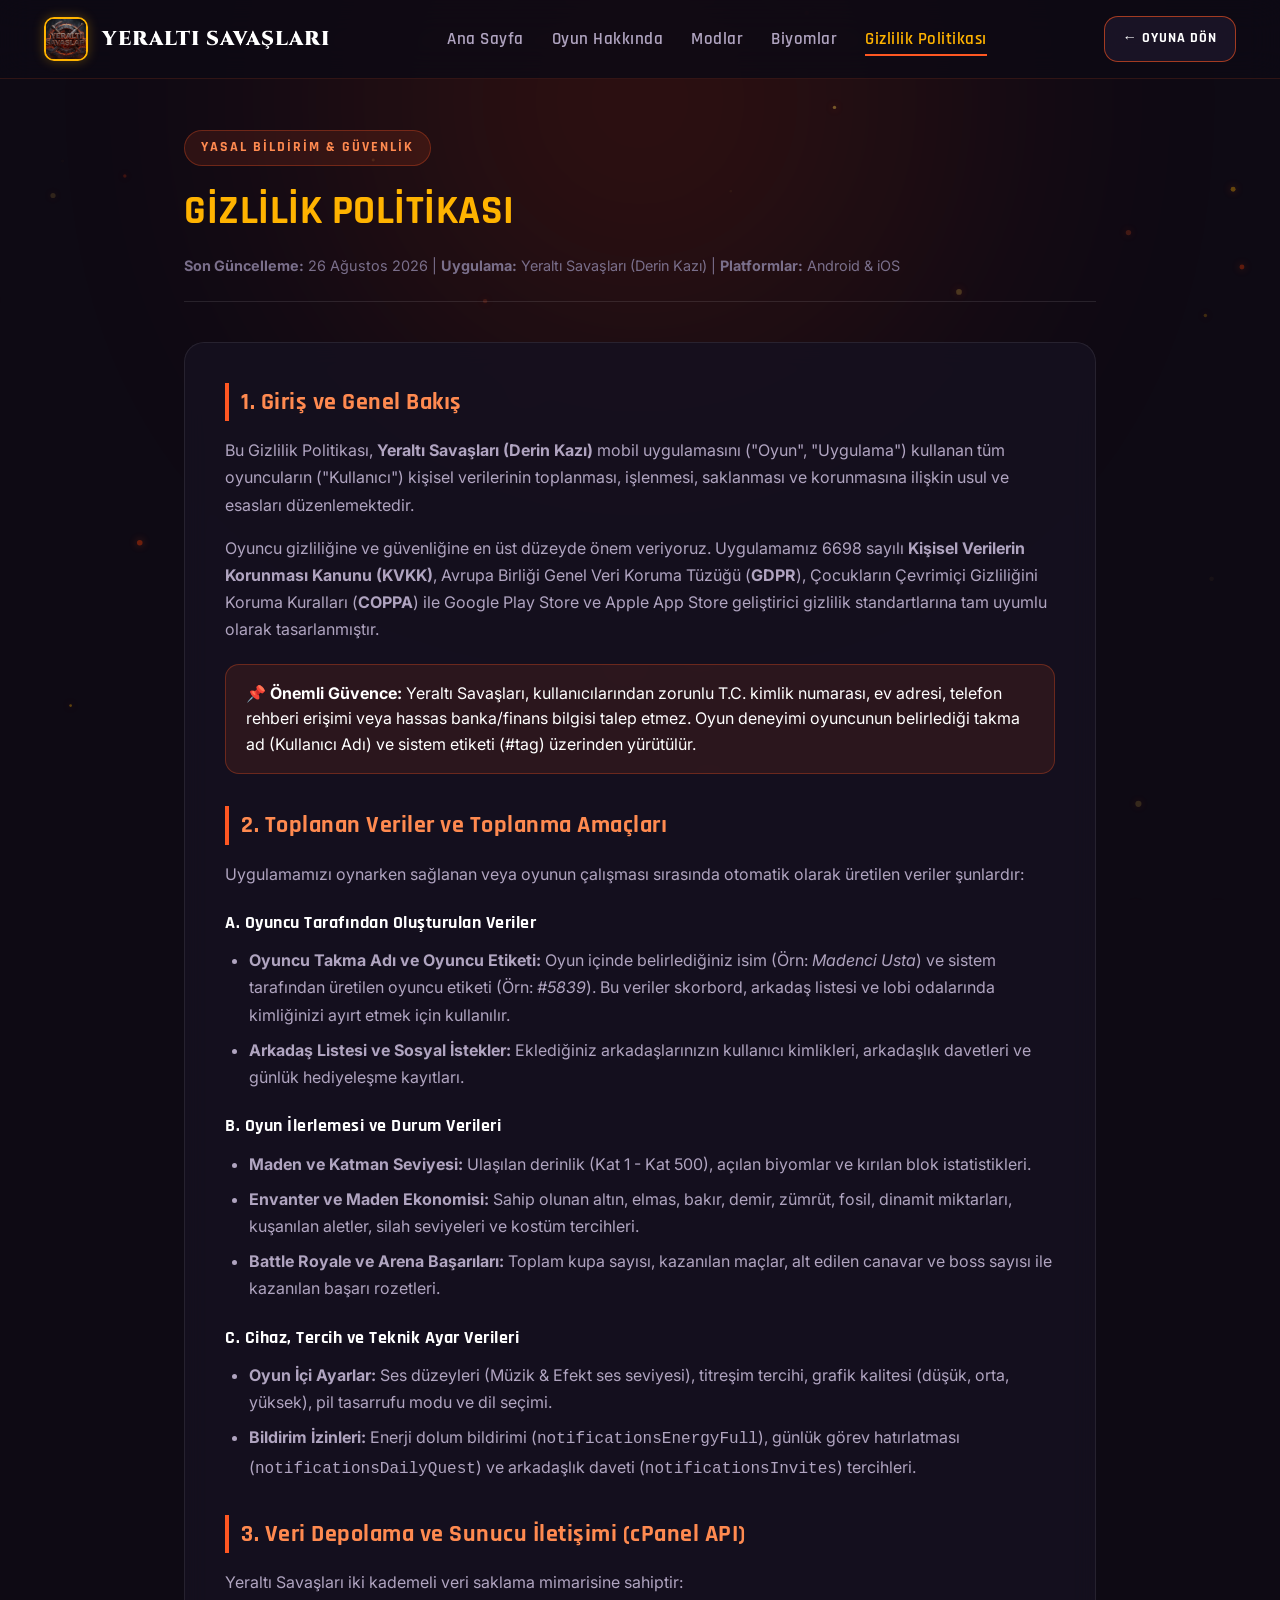
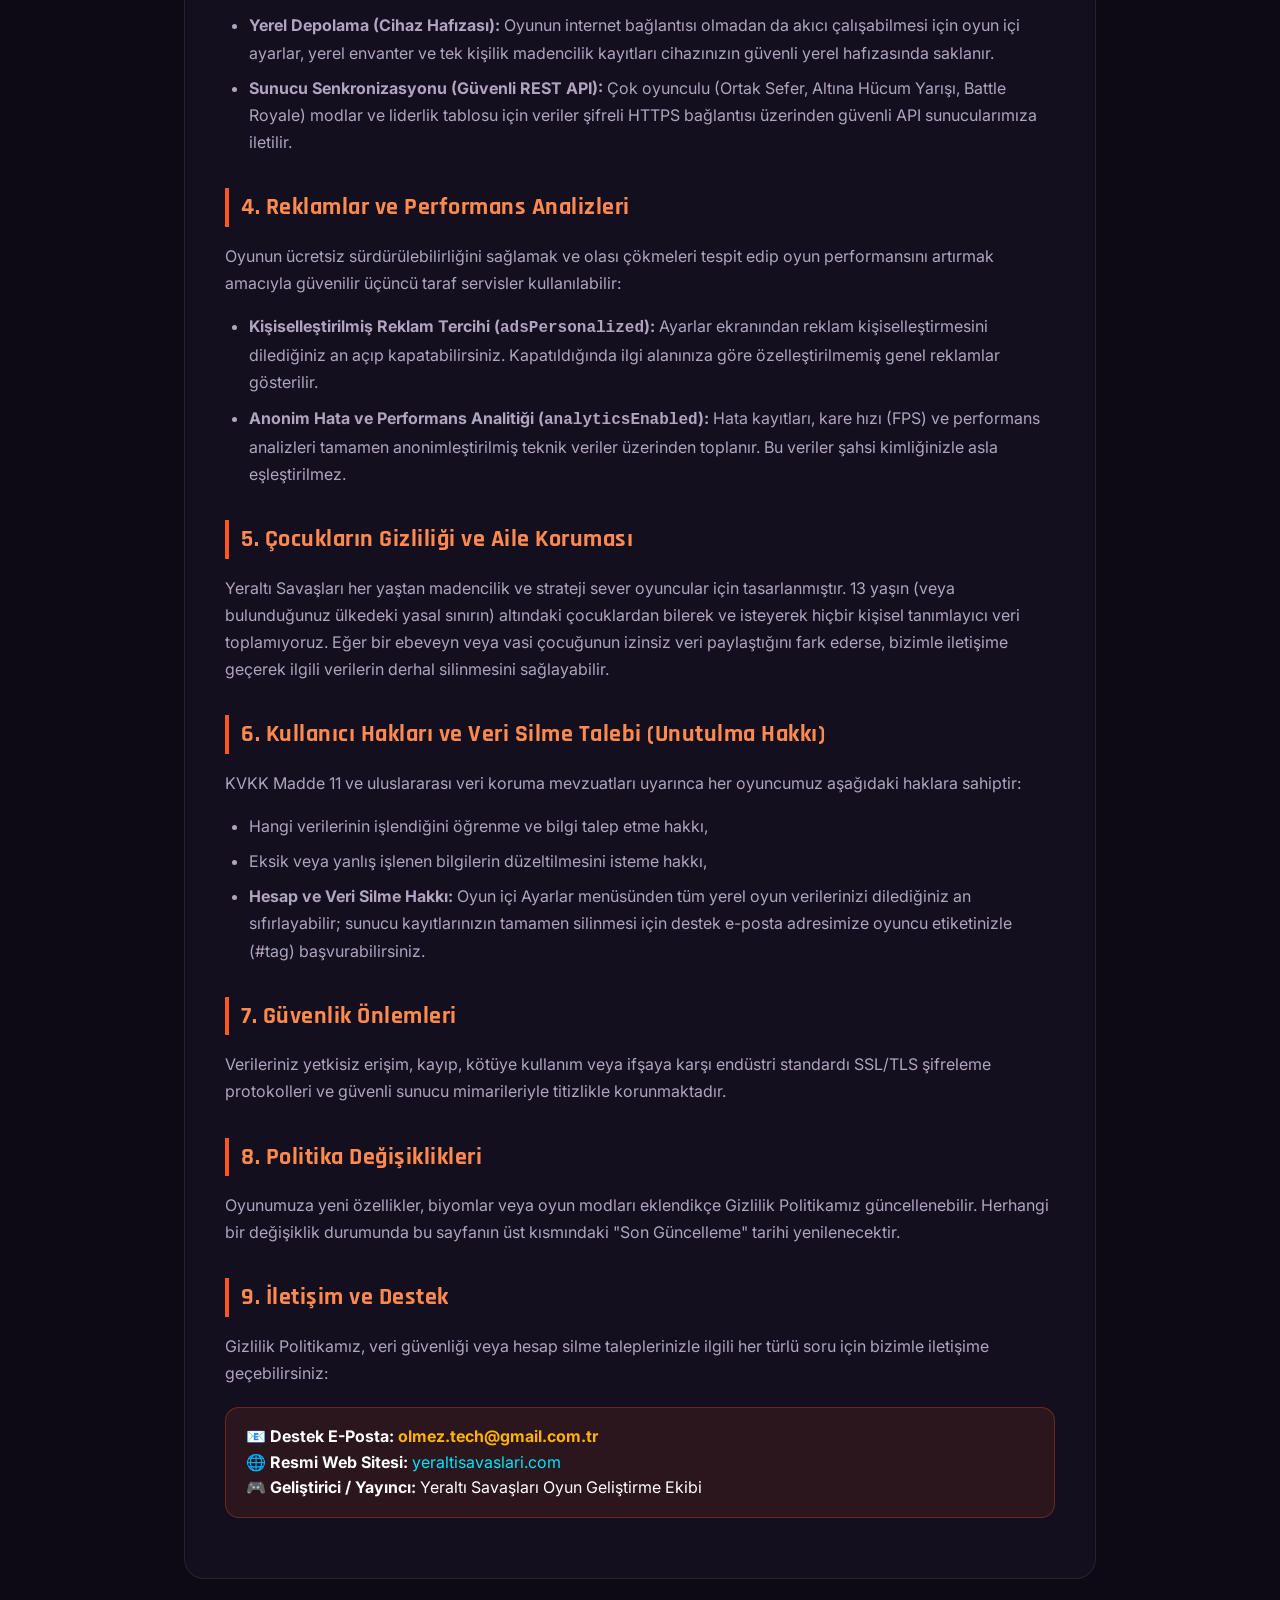
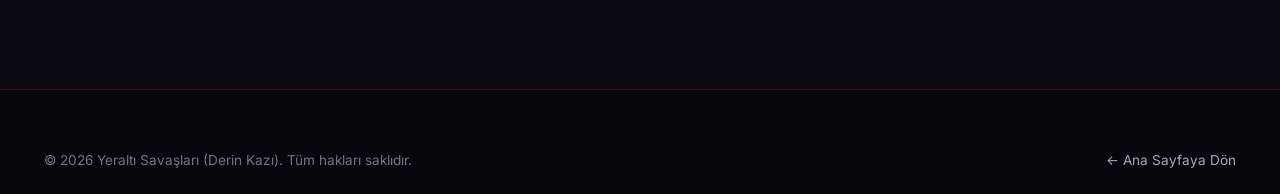
==== yeralti-savaslari-web/gizlilik-politikasi.html @ 3ae0ea33 "feat: proje yapisi guncellendi (app ve web klasorleri eklendi)" ====
﻿<!DOCTYPE html>
<html lang="tr">
<head>
  <meta charset="UTF-8">
  <meta name="viewport" content="width=device-width, initial-scale=1.0">
  <title>Gizlilik Politikası - Yeraltı Savaşları</title>
  <meta name="description" content="Yeraltı Savaşları (Derin Kazı) mobil oyunu Gizlilik Politikası, KVKK ve GDPR uyumluluk bildirimi ve veri güvenliği ilkeleri.">
  <link rel="icon" type="image/jpeg" href="img/logo.jpg">
  <link rel="stylesheet" href="css/style.css">
</head>
<body>

  <!-- Kıvılcım & Parçacık Animasyon Canvas -->
  <canvas id="ember-canvas"></canvas>
  <div class="ambient-glow ambient-top"></div>

  <!-- NAVBAR -->
  <header class="navbar">
    <div class="container nav-container">
      <a href="index.html" class="brand">
        <img src="img/logo.jpg" alt="Yeraltı Savaşları Logo" class="brand-logo">
        <span class="brand-name font-game">YERALTI SAVAŞLARI</span>
      </a>

      <ul class="nav-menu">
        <li><a href="index.html#hero" class="nav-link">Ana Sayfa</a></li>
        <li><a href="index.html#about" class="nav-link">Oyun Hakkında</a></li>
        <li><a href="index.html#modes" class="nav-link">Modlar</a></li>
        <li><a href="index.html#biomes" class="nav-link">Biyomlar</a></li>
        <li><a href="gizlilik-politikasi.html" class="nav-link text-gold active">Gizlilik Politikası</a></li>
      </ul>

      <div class="nav-cta">
        <a href="index.html" class="btn btn-outline" style="padding: 10px 18px; font-size: 0.9rem;">← Oyuna Dön</a>
      </div>
    </div>
  </header>

  <main class="privacy-container container">
    <div class="privacy-header">
      <span class="section-tag">YASAL BİLDİRİM & GÜVENLİK</span>
      <h1>GİZLİLİK POLİTİKASI</h1>
      <div class="privacy-meta">
        <strong>Son Güncelleme:</strong> 26 Ağustos 2026 | <strong>Uygulama:</strong> Yeraltı Savaşları (Derin Kazı) | <strong>Platformlar:</strong> Android & iOS
      </div>
    </div>

    <div class="privacy-card">
      <h2>1. Giriş ve Genel Bakış</h2>
      <p>
        Bu Gizlilik Politikası, <strong>Yeraltı Savaşları (Derin Kazı)</strong> mobil uygulamasını ("Oyun", "Uygulama") kullanan tüm oyuncuların ("Kullanıcı") kişisel verilerinin toplanması, işlenmesi, saklanması ve korunmasına ilişkin usul ve esasları düzenlemektedir.
      </p>
      <p>
        Oyuncu gizliliğine ve güvenliğine en üst düzeyde önem veriyoruz. Uygulamamız 6698 sayılı <strong>Kişisel Verilerin Korunması Kanunu (KVKK)</strong>, Avrupa Birliği Genel Veri Koruma Tüzüğü (<strong>GDPR</strong>), Çocukların Çevrimiçi Gizliliğini Koruma Kuralları (<strong>COPPA</strong>) ile Google Play Store ve Apple App Store geliştirici gizlilik standartlarına tam uyumlu olarak tasarlanmıştır.
      </p>
      
      <div class="privacy-highlight">
        📌 <strong>Önemli Güvence:</strong> Yeraltı Savaşları, kullanıcılarından zorunlu T.C. kimlik numarası, ev adresi, telefon rehberi erişimi veya hassas banka/finans bilgisi talep etmez. Oyun deneyimi oyuncunun belirlediği takma ad (Kullanıcı Adı) ve sistem etiketi (#tag) üzerinden yürütülür.
      </div>

      <h2>2. Toplanan Veriler ve Toplanma Amaçları</h2>
      <p>
        Uygulamamızı oynarken sağlanan veya oyunun çalışması sırasında otomatik olarak üretilen veriler şunlardır:
      </p>
      
      <h3>A. Oyuncu Tarafından Oluşturulan Veriler</h3>
      <ul>
        <li><strong>Oyuncu Takma Adı ve Oyuncu Etiketi:</strong> Oyun içinde belirlediğiniz isim (Örn: <em>Madenci Usta</em>) ve sistem tarafından üretilen oyuncu etiketi (Örn: <em>#5839</em>). Bu veriler skorbord, arkadaş listesi ve lobi odalarında kimliğinizi ayırt etmek için kullanılır.</li>
        <li><strong>Arkadaş Listesi ve Sosyal İstekler:</strong> Eklediğiniz arkadaşlarınızın kullanıcı kimlikleri, arkadaşlık davetleri ve günlük hediyeleşme kayıtları.</li>
      </ul>

      <h3>B. Oyun İlerlemesi ve Durum Verileri</h3>
      <ul>
        <li><strong>Maden ve Katman Seviyesi:</strong> Ulaşılan derinlik (Kat 1 - Kat 500), açılan biyomlar ve kırılan blok istatistikleri.</li>
        <li><strong>Envanter ve Maden Ekonomisi:</strong> Sahip olunan altın, elmas, bakır, demir, zümrüt, fosil, dinamit miktarları, kuşanılan aletler, silah seviyeleri ve kostüm tercihleri.</li>
        <li><strong>Battle Royale ve Arena Başarıları:</strong> Toplam kupa sayısı, kazanılan maçlar, alt edilen canavar ve boss sayısı ile kazanılan başarı rozetleri.</li>
      </ul>

      <h3>C. Cihaz, Tercih ve Teknik Ayar Verileri</h3>
      <ul>
        <li><strong>Oyun İçi Ayarlar:</strong> Ses düzeyleri (Müzik & Efekt ses seviyesi), titreşim tercihi, grafik kalitesi (düşük, orta, yüksek), pil tasarrufu modu ve dil seçimi.</li>
        <li><strong>Bildirim İzinleri:</strong> Enerji dolum bildirimi (<code>notificationsEnergyFull</code>), günlük görev hatırlatması (<code>notificationsDailyQuest</code>) ve arkadaşlık daveti (<code>notificationsInvites</code>) tercihleri.</li>
      </ul>

      <h2>3. Veri Depolama ve Sunucu İletişimi (cPanel API)</h2>
      <p>
        Yeraltı Savaşları iki kademeli veri saklama mimarisine sahiptir:
      </p>
      <ul>
        <li><strong>Yerel Depolama (Cihaz Hafızası):</strong> Oyunun internet bağlantısı olmadan da akıcı çalışabilmesi için oyun içi ayarlar, yerel envanter ve tek kişilik madencilik kayıtları cihazınızın güvenli yerel hafızasında saklanır.</li>
        <li><strong>Sunucu Senkronizasyonu (Güvenli REST API):</strong> Çok oyunculu (Ortak Sefer, Altına Hücum Yarışı, Battle Royale) modlar ve liderlik tablosu için veriler şifreli HTTPS bağlantısı üzerinden güvenli API sunucularımıza iletilir.</li>
      </ul>

      <h2>4. Reklamlar ve Performans Analizleri</h2>
      <p>
        Oyunun ücretsiz sürdürülebilirliğini sağlamak ve olası çökmeleri tespit edip oyun performansını artırmak amacıyla güvenilir üçüncü taraf servisler kullanılabilir:
      </p>
      <ul>
        <li><strong>Kişiselleştirilmiş Reklam Tercihi (<code>adsPersonalized</code>):</strong> Ayarlar ekranından reklam kişiselleştirmesini dilediğiniz an açıp kapatabilirsiniz. Kapatıldığında ilgi alanınıza göre özelleştirilmemiş genel reklamlar gösterilir.</li>
        <li><strong>Anonim Hata ve Performans Analitiği (<code>analyticsEnabled</code>):</strong> Hata kayıtları, kare hızı (FPS) ve performans analizleri tamamen anonimleştirilmiş teknik veriler üzerinden toplanır. Bu veriler şahsi kimliğinizle asla eşleştirilmez.</li>
      </ul>

      <h2>5. Çocukların Gizliliği ve Aile Koruması</h2>
      <p>
        Yeraltı Savaşları her yaştan madencilik ve strateji sever oyuncular için tasarlanmıştır. 13 yaşın (veya bulunduğunuz ülkedeki yasal sınırın) altındaki çocuklardan bilerek ve isteyerek hiçbir kişisel tanımlayıcı veri toplamıyoruz. Eğer bir ebeveyn veya vasi çocuğunun izinsiz veri paylaştığını fark ederse, bizimle iletişime geçerek ilgili verilerin derhal silinmesini sağlayabilir.
      </p>

      <h2>6. Kullanıcı Hakları ve Veri Silme Talebi (Unutulma Hakkı)</h2>
      <p>
        KVKK Madde 11 ve uluslararası veri koruma mevzuatları uyarınca her oyuncumuz aşağıdaki haklara sahiptir:
      </p>
      <ul>
        <li>Hangi verilerinin işlendiğini öğrenme ve bilgi talep etme hakkı,</li>
        <li>Eksik veya yanlış işlenen bilgilerin düzeltilmesini isteme hakkı,</li>
        <li><strong>Hesap ve Veri Silme Hakkı:</strong> Oyun içi Ayarlar menüsünden tüm yerel oyun verilerinizi dilediğiniz an sıfırlayabilir; sunucu kayıtlarınızın tamamen silinmesi için destek e-posta adresimize oyuncu etiketinizle (#tag) başvurabilirsiniz.</li>
      </ul>

      <h2>7. Güvenlik Önlemleri</h2>
      <p>
        Verileriniz yetkisiz erişim, kayıp, kötüye kullanım veya ifşaya karşı endüstri standardı SSL/TLS şifreleme protokolleri ve güvenli sunucu mimarileriyle titizlikle korunmaktadır.
      </p>

      <h2>8. Politika Değişiklikleri</h2>
      <p>
        Oyunumuza yeni özellikler, biyomlar veya oyun modları eklendikçe Gizlilik Politikamız güncellenebilir. Herhangi bir değişiklik durumunda bu sayfanın üst kısmındaki "Son Güncelleme" tarihi yenilenecektir.
      </p>

      <h2 id="contact">9. İletişim ve Destek</h2>
      <p>
        Gizlilik Politikamız, veri güvenliği veya hesap silme taleplerinizle ilgili her türlü soru için bizimle iletişime geçebilirsiniz:
      </p>
      <div class="privacy-highlight">
        📧 <strong>Destek E-Posta:</strong> <a href="mailto:olmez.tech@gmail.com.tr" style="color: var(--gold-text); text-decoration: none; font-weight: bold;">olmez.tech@gmail.com.tr</a><br>
        🌐 <strong>Resmi Web Sitesi:</strong> <a href="index.html" style="color: var(--cyan-text); text-decoration: none;">yeraltisavaslari.com</a><br>
        🎮 <strong>Geliştirici / Yayıncı:</strong> Yeraltı Savaşları Oyun Geliştirme Ekibi
      </div>
    </div>
  </main>

  <!-- FOOTER -->
  <footer class="footer">
    <div class="container">
      <div class="footer-bottom" style="border: none; padding-top: 0;">
        <div>© 2026 Yeraltı Savaşları (Derin Kazı). Tüm hakları saklıdır.</div>
        <div><a href="index.html" style="color: var(--text-secondary); text-decoration: none;">← Ana Sayfaya Dön</a></div>
      </div>
    </div>
  </footer>

  <!-- Scripts -->
  <script src="js/main.js"></script>
</body>
</html>
---- yeralti-savaslari-web/css/style.css ----
﻿/* ==========================================================================
   YERALTI SAVAŞLARI - RESMİ WEB SİTESİ STİL DOSYASI
   Tema: Volkanik Obsidyen, Akkor Lav Turuncusu, Dövme Çelik & Antik Altın
   ========================================================================== */

@import url('https://fonts.googleapis.com/css2?family=Cinzel:wght@700;900&family=Rajdhani:wght@500;600;700&family=Inter:wght@300;400;500;600;700&display=swap');

:root {
  /* Renk Paleti (Uygulama AppColors ile %100 Birebir) */
  --bg-obsidian: #0E0A14;
  --bg-hud: #161120;
  --bg-shop: #1B1426;
  --bg-box: #241C33;
  --bg-card: rgba(22, 17, 32, 0.85);

  --lava-orange: #FF5722;
  --lava-flame: #FF3D00;
  --lava-glow: #FF8A50;
  --reset-red: #FF2A00;

  --gold-text: #FFB300;
  --gold-ore: #FFD54F;
  --gold-shadow: rgba(255, 179, 0, 0.3);

  --steel-light: #CFD8DC;
  --steel-gray: #78909C;

  --neon-green: #00E676;
  --neon-green-accent: #69F0AE;
  --cyan-text: #00E5FF;

  --soil-ground: #6E3214;
  --tile-frame: #421515;
  --tile-rock: #5A2210;

  --text-primary: #FFFFFF;
  --text-secondary: #B0A4C0;
  --text-muted: #7A6F8B;

  --border-subtle: rgba(255, 87, 34, 0.2);
  --border-glow: rgba(255, 87, 34, 0.6);

  --font-title: 'Cinzel', serif;
  --font-heading: 'Rajdhani', sans-serif;
  --font-body: 'Inter', sans-serif;

  --radius-sm: 8px;
  --radius-md: 14px;
  --radius-lg: 20px;
  --radius-xl: 28px;

  --transition-fast: 0.2s ease;
  --transition-normal: 0.35s cubic-bezier(0.16, 1, 0.3, 1);
}

/* --------------------------------------------------------------------------
   Reset & Base
   -------------------------------------------------------------------------- */
* {
  margin: 0;
  padding: 0;
  box-sizing: border-box;
}

html {
  scroll-behavior: smooth;
  font-size: 16px;
}

body {
  background-color: var(--bg-obsidian);
  color: var(--text-primary);
  font-family: var(--font-body);
  line-height: 1.6;
  overflow-x: hidden;
  position: relative;
  min-height: 100vh;
}

/* Arka Plan Efekti */
#ember-canvas {
  position: fixed;
  top: 0;
  left: 0;
  width: 100%;
  height: 100%;
  pointer-events: none;
  z-index: 1;
  opacity: 0.6;
}

.ambient-glow {
  position: fixed;
  width: 600px;
  height: 600px;
  border-radius: 50%;
  filter: blur(140px);
  pointer-events: none;
  z-index: 0;
  opacity: 0.15;
}

.ambient-top {
  top: -200px;
  left: 50%;
  transform: translateX(-50%);
  background: var(--lava-flame);
}

.ambient-bottom {
  bottom: -200px;
  right: -100px;
  background: var(--cyan-text);
}

/* --------------------------------------------------------------------------
   Typography & Utilities
   -------------------------------------------------------------------------- */
h1, h2, h3, h4, h5, h6 {
  font-family: var(--font-heading);
  letter-spacing: 0.5px;
  font-weight: 700;
}

.font-game {
  font-family: var(--font-title);
  letter-spacing: 2px;
}

.text-gold { color: var(--gold-text); }
.text-lava { color: var(--lava-orange); }
.text-cyan { color: var(--cyan-text); }
.text-green { color: var(--neon-green); }

.glow-text-gold {
  text-shadow: 0 0 16px rgba(255, 179, 0, 0.5), 0 0 30px rgba(255, 179, 0, 0.2);
}

.glow-text-lava {
  text-shadow: 0 0 16px rgba(255, 87, 34, 0.6), 0 0 35px rgba(255, 61, 0, 0.3);
}

.container {
  max-width: 1240px;
  margin: 0 auto;
  padding: 0 24px;
  position: relative;
  z-index: 2;
}

.section {
  padding: 100px 0;
  position: relative;
}

.section-header {
  text-align: center;
  margin-bottom: 56px;
}

.section-tag {
  display: inline-block;
  font-family: var(--font-heading);
  font-size: 0.85rem;
  font-weight: 700;
  letter-spacing: 2px;
  text-transform: uppercase;
  color: var(--lava-glow);
  background: rgba(255, 87, 34, 0.12);
  border: 1px solid rgba(255, 87, 34, 0.3);
  padding: 6px 16px;
  border-radius: 20px;
  margin-bottom: 14px;
}

.section-title {
  font-size: 2.5rem;
  font-family: var(--font-heading);
  text-transform: uppercase;
  color: #FFFFFF;
  margin-bottom: 12px;
}

.section-desc {
  color: var(--text-secondary);
  max-width: 680px;
  margin: 0 auto;
  font-size: 1.05rem;
}

/* --------------------------------------------------------------------------
   Buttons
   -------------------------------------------------------------------------- */
.btn {
  display: inline-flex;
  align-items: center;
  justify-content: center;
  gap: 10px;
  font-family: var(--font-heading);
  font-size: 1.1rem;
  font-weight: 700;
  letter-spacing: 1px;
  text-transform: uppercase;
  padding: 14px 28px;
  border-radius: var(--radius-md);
  text-decoration: none;
  cursor: pointer;
  transition: var(--transition-normal);
  border: none;
  position: relative;
  overflow: hidden;
}

.btn-lava {
  background: linear-gradient(135deg, var(--lava-flame), var(--lava-orange));
  color: #FFFFFF;
  box-shadow: 0 8px 25px rgba(255, 61, 0, 0.4), inset 0 1px 1px rgba(255, 255, 255, 0.3);
  border: 1px solid rgba(255, 138, 80, 0.5);
}

.btn-lava:hover {
  transform: translateY(-3px) scale(1.02);
  box-shadow: 0 12px 35px rgba(255, 61, 0, 0.6), inset 0 1px 1px rgba(255, 255, 255, 0.5);
}

.btn-gold {
  background: linear-gradient(135deg, #FFB300, #FF8F00);
  color: #120A00;
  box-shadow: 0 8px 25px rgba(255, 179, 0, 0.35);
  font-weight: 800;
}

.btn-gold:hover {
  transform: translateY(-3px) scale(1.02);
  box-shadow: 0 12px 35px rgba(255, 179, 0, 0.55);
}

.btn-outline {
  background: rgba(36, 28, 51, 0.6);
  border: 1px solid var(--border-glow);
  color: #FFFFFF;
  backdrop-filter: blur(10px);
}

.btn-outline:hover {
  background: rgba(255, 87, 34, 0.15);
  border-color: var(--lava-orange);
  transform: translateY(-3px);
  color: var(--lava-glow);
}

/* --------------------------------------------------------------------------
   Navbar
   -------------------------------------------------------------------------- */
.navbar {
  position: fixed;
  top: 0;
  left: 0;
  width: 100%;
  background: rgba(14, 10, 20, 0.85);
  backdrop-filter: blur(16px);
  border-bottom: 1px solid rgba(255, 87, 34, 0.15);
  z-index: 1000;
  transition: var(--transition-normal);
}

.navbar.scrolled {
  background: rgba(14, 10, 20, 0.96);
  box-shadow: 0 10px 30px rgba(0, 0, 0, 0.6);
  border-bottom-color: rgba(255, 87, 34, 0.3);
}

.nav-container {
  display: flex;
  align-items: center;
  justify-content: space-between;
  height: 78px;
}

.brand {
  display: flex;
  align-items: center;
  gap: 14px;
  text-decoration: none;
}

.brand-logo {
  width: 44px;
  height: 44px;
  border-radius: 10px;
  object-fit: cover;
  border: 2px solid var(--gold-text);
  box-shadow: 0 0 12px var(--gold-shadow);
}

.brand-name {
  font-family: var(--font-title);
  font-size: 1.25rem;
  color: #FFFFFF;
  font-weight: 900;
  letter-spacing: 1px;
}

.nav-menu {
  display: flex;
  align-items: center;
  list-style: none;
  gap: 28px;
}

.nav-link {
  color: var(--text-secondary);
  text-decoration: none;
  font-family: var(--font-heading);
  font-size: 1.05rem;
  font-weight: 600;
  letter-spacing: 0.5px;
  transition: var(--transition-fast);
  position: relative;
}

.nav-link:hover, .nav-link.active {
  color: var(--gold-text);
}

.nav-link::after {
  content: '';
  position: absolute;
  bottom: -6px;
  left: 0;
  width: 0;
  height: 2px;
  background: var(--lava-orange);
  transition: var(--transition-fast);
}

.nav-link:hover::after, .nav-link.active::after {
  width: 100%;
}

.nav-cta {
  display: flex;
  align-items: center;
  gap: 12px;
}

.mobile-toggle {
  display: none;
  background: none;
  border: none;
  color: var(--text-primary);
  font-size: 1.8rem;
  cursor: pointer;
}

/* --------------------------------------------------------------------------
   Hero Section
   -------------------------------------------------------------------------- */
.hero {
  padding-top: 150px;
  padding-bottom: 100px;
  position: relative;
  min-height: 90vh;
  display: flex;
  align-items: center;
}

.hero-grid {
  display: grid;
  grid-template-columns: 1.1fr 0.9fr;
  gap: 48px;
  align-items: center;
}

.hero-badge {
  display: inline-flex;
  align-items: center;
  gap: 8px;
  background: rgba(255, 179, 0, 0.1);
  border: 1px solid rgba(255, 179, 0, 0.35);
  color: var(--gold-text);
  padding: 8px 18px;
  border-radius: 30px;
  font-size: 0.9rem;
  font-weight: 700;
  font-family: var(--font-heading);
  letter-spacing: 1px;
  margin-bottom: 20px;
}

.hero-title {
  font-size: 3.6rem;
  line-height: 1.1;
  margin-bottom: 20px;
  font-family: var(--font-title);
  text-transform: uppercase;
}

.hero-title span {
  background: linear-gradient(135deg, #FFFFFF 20%, var(--gold-text) 70%, var(--lava-orange) 100%);
  -webkit-background-clip: text;
  -webkit-text-fill-color: transparent;
}

.hero-desc {
  font-size: 1.2rem;
  color: var(--text-secondary);
  margin-bottom: 36px;
  line-height: 1.7;
}

.hero-actions {
  display: flex;
  flex-wrap: wrap;
  gap: 16px;
  margin-bottom: 44px;
}

.hero-stats {
  display: grid;
  grid-template-columns: repeat(4, 1fr);
  gap: 16px;
  padding-top: 24px;
  border-top: 1px solid rgba(255, 255, 255, 0.1);
}

.stat-item {
  text-align: left;
}

.stat-num {
  font-size: 1.8rem;
  font-family: var(--font-heading);
  font-weight: 800;
  color: var(--gold-text);
}

.stat-label {
  font-size: 0.85rem;
  color: var(--text-secondary);
  text-transform: uppercase;
  letter-spacing: 0.5px;
}

.hero-visual {
  position: relative;
  display: flex;
  justify-content: center;
  align-items: center;
}

.visual-frame {
  position: relative;
  border-radius: var(--radius-xl);
  padding: 12px;
  background: linear-gradient(145deg, rgba(255, 87, 34, 0.3), rgba(36, 28, 51, 0.9));
  box-shadow: 0 20px 60px rgba(0, 0, 0, 0.8), 0 0 40px rgba(255, 87, 34, 0.25);
  border: 1px solid rgba(255, 179, 0, 0.3);
}

.hero-img {
  width: 100%;
  max-width: 440px;
  border-radius: var(--radius-lg);
  display: block;
  object-fit: cover;
}

.floating-badge {
  position: absolute;
  padding: 12px 18px;
  background: rgba(22, 17, 32, 0.95);
  backdrop-filter: blur(12px);
  border-radius: var(--radius-md);
  border: 1px solid var(--border-glow);
  box-shadow: 0 10px 25px rgba(0, 0, 0, 0.6);
  display: flex;
  align-items: center;
  gap: 12px;
  animation: float 4s ease-in-out infinite;
}

.badge-top-right {
  top: -20px;
  right: -10px;
}

.badge-bottom-left {
  bottom: -20px;
  left: -10px;
  animation-delay: 2s;
}

.floating-icon {
  font-size: 1.8rem;
}

.floating-text h4 {
  font-size: 1rem;
  color: #FFFFFF;
}

.floating-text p {
  font-size: 0.8rem;
  color: var(--gold-text);
}

@keyframes float {
  0%, 100% { transform: translateY(0); }
  50% { transform: translateY(-10px); }
}

/* --------------------------------------------------------------------------
   Game Modes Section
   -------------------------------------------------------------------------- */
.modes-grid {
  display: grid;
  grid-template-columns: repeat(auto-fit, minmax(340px, 1fr));
  gap: 28px;
}

.mode-card {
  background: var(--bg-card);
  border: 1px solid rgba(255, 87, 34, 0.15);
  border-radius: var(--radius-lg);
  padding: 36px 28px;
  position: relative;
  overflow: hidden;
  transition: var(--transition-normal);
  backdrop-filter: blur(10px);
}

.mode-card:hover {
  transform: translateY(-8px);
  border-color: var(--lava-orange);
  box-shadow: 0 16px 40px rgba(0, 0, 0, 0.6), 0 0 25px rgba(255, 87, 34, 0.2);
}

.mode-icon-box {
  width: 64px;
  height: 64px;
  border-radius: var(--radius-md);
  display: flex;
  align-items: center;
  justify-content: center;
  font-size: 2rem;
  margin-bottom: 22px;
  background: rgba(36, 28, 51, 0.8);
  border: 1px solid var(--border-glow);
}

.mode-card.br .mode-icon-box { border-color: var(--lava-flame); box-shadow: 0 0 15px rgba(255, 61, 0, 0.3); }
.mode-card.campaign .mode-icon-box { border-color: var(--gold-text); box-shadow: 0 0 15px var(--gold-shadow); }
.mode-card.coop .mode-icon-box { border-color: var(--cyan-text); box-shadow: 0 0 15px rgba(0, 229, 255, 0.3); }

.mode-title {
  font-size: 1.6rem;
  margin-bottom: 12px;
  color: #FFFFFF;
}

.mode-desc {
  color: var(--text-secondary);
  font-size: 0.95rem;
  margin-bottom: 24px;
}

.mode-features {
  list-style: none;
  display: flex;
  flex-direction: column;
  gap: 10px;
}

.mode-features li {
  display: flex;
  align-items: center;
  gap: 10px;
  font-size: 0.9rem;
  color: var(--text-primary);
}

.mode-features li span {
  color: var(--neon-green);
  font-weight: bold;
}

/* --------------------------------------------------------------------------
   Biomes & Stages Section (500 Katman Keşfi)
   -------------------------------------------------------------------------- */
.biomes-showcase {
  background: var(--bg-hud);
  border: 1px solid rgba(255, 179, 0, 0.2);
  border-radius: var(--radius-xl);
  padding: 36px;
  box-shadow: 0 20px 60px rgba(0, 0, 0, 0.7);
}

.biomes-nav {
  display: flex;
  overflow-x: auto;
  gap: 12px;
  padding-bottom: 16px;
  margin-bottom: 32px;
  scrollbar-width: thin;
  scrollbar-color: var(--lava-orange) var(--bg-box);
}

.biome-tab-btn {
  background: var(--bg-box);
  border: 1px solid rgba(255, 255, 255, 0.08);
  color: var(--text-secondary);
  padding: 12px 20px;
  border-radius: var(--radius-md);
  font-family: var(--font-heading);
  font-size: 0.95rem;
  font-weight: 700;
  cursor: pointer;
  white-space: nowrap;
  transition: var(--transition-fast);
}

.biome-tab-btn:hover, .biome-tab-btn.active {
  background: linear-gradient(135deg, rgba(255, 87, 34, 0.3), rgba(255, 179, 0, 0.15));
  border-color: var(--lava-orange);
  color: #FFFFFF;
}

.biome-detail-card {
  display: grid;
  grid-template-columns: 1fr 1fr;
  gap: 36px;
  align-items: center;
}

.biome-info h3 {
  font-size: 2rem;
  color: var(--gold-text);
  margin-bottom: 8px;
}

.biome-badge {
  display: inline-block;
  padding: 4px 12px;
  border-radius: 12px;
  font-size: 0.8rem;
  font-weight: bold;
  margin-bottom: 16px;
}

.tier-easy { background: #2E7D32; color: #E8F5E9; }
.tier-medium { background: #EF6C00; color: #FFF3E0; }
.tier-hard { background: #C62828; color: #FFEBEE; }
.tier-expert { background: #6A1B9A; color: #F3E5F5; }
.tier-chaos { background: #D50000; color: #FFEBEE; box-shadow: 0 0 10px rgba(213, 0, 0, 0.5); }

.biome-stats-grid {
  display: grid;
  grid-template-columns: repeat(2, 1fr);
  gap: 14px;
  margin: 20px 0;
}

.biome-stat-box {
  background: rgba(14, 10, 20, 0.6);
  padding: 14px;
  border-radius: var(--radius-sm);
  border-left: 3px solid var(--lava-orange);
}

.biome-stat-box .title {
  font-size: 0.8rem;
  color: var(--text-muted);
  text-transform: uppercase;
}

.biome-stat-box .value {
  font-size: 1.2rem;
  font-weight: 700;
  color: #FFFFFF;
}

.boss-highlight {
  background: linear-gradient(135deg, rgba(255, 61, 0, 0.2), rgba(36, 28, 51, 0.8));
  border: 1px solid var(--lava-flame);
  border-radius: var(--radius-md);
  padding: 18px;
  margin-top: 16px;
}

/* --------------------------------------------------------------------------
   Armory & Tools (Cephanelik & Aletler)
   -------------------------------------------------------------------------- */
.tabs-switch {
  display: flex;
  justify-content: center;
  gap: 14px;
  margin-bottom: 40px;
}

.switch-btn {
  background: var(--bg-hud);
  border: 1px solid rgba(255, 87, 34, 0.2);
  color: var(--text-secondary);
  font-family: var(--font-heading);
  font-size: 1.1rem;
  font-weight: 700;
  padding: 12px 30px;
  border-radius: 30px;
  cursor: pointer;
  transition: var(--transition-fast);
}

.switch-btn.active, .switch-btn:hover {
  background: var(--lava-orange);
  color: #FFFFFF;
  border-color: var(--lava-orange);
  box-shadow: 0 4px 20px rgba(255, 87, 34, 0.4);
}

.items-grid {
  display: grid;
  grid-template-columns: repeat(auto-fit, minmax(220px, 1fr));
  gap: 20px;
}

.item-card {
  background: var(--bg-card);
  border: 1px solid rgba(255, 255, 255, 0.08);
  border-radius: var(--radius-md);
  padding: 24px 18px;
  text-align: center;
  transition: var(--transition-normal);
  position: relative;
}

.item-card:hover {
  transform: translateY(-6px);
  border-color: var(--gold-text);
  box-shadow: 0 10px 30px rgba(0, 0, 0, 0.6), 0 0 15px var(--gold-shadow);
}

.item-emoji {
  font-size: 3rem;
  margin-bottom: 12px;
}

.item-name {
  font-size: 1.25rem;
  color: #FFFFFF;
  margin-bottom: 8px;
}

.item-desc {
  font-size: 0.85rem;
  color: var(--text-secondary);
  margin-bottom: 16px;
  min-height: 40px;
}

.item-specs {
  display: flex;
  justify-content: space-around;
  background: rgba(14, 10, 20, 0.7);
  padding: 10px;
  border-radius: var(--radius-sm);
  font-size: 0.85rem;
}

.spec-col strong {
  display: block;
  color: var(--gold-text);
  font-size: 1.1rem;
}

/* --------------------------------------------------------------------------
   AI Miners Team
   -------------------------------------------------------------------------- */
.ai-team-grid {
  display: grid;
  grid-template-columns: repeat(auto-fit, minmax(260px, 1fr));
  gap: 20px;
}

.ai-miner-card {
  background: var(--bg-card);
  border: 1px solid rgba(255, 255, 255, 0.08);
  border-radius: var(--radius-md);
  padding: 20px;
  display: flex;
  align-items: center;
  gap: 16px;
  transition: var(--transition-fast);
}

.ai-miner-card:hover {
  transform: translateY(-4px);
  border-color: var(--cyan-text);
  box-shadow: 0 8px 25px rgba(0, 229, 255, 0.2);
}

.miner-avatar {
  width: 54px;
  height: 54px;
  border-radius: 14px;
  display: flex;
  align-items: center;
  justify-content: center;
  font-size: 1.8rem;
  flex-shrink: 0;
}

.miner-info h4 {
  font-size: 1.05rem;
  color: #FFFFFF;
}

.miner-specialty {
  font-size: 0.8rem;
  color: var(--neon-green);
  font-weight: 600;
}

/* --------------------------------------------------------------------------
   Skins Showcase
   -------------------------------------------------------------------------- */
.skins-grid {
  display: grid;
  grid-template-columns: repeat(auto-fit, minmax(210px, 1fr));
  gap: 20px;
}

.skin-card {
  background: var(--bg-card);
  border: 2px solid rgba(255, 255, 255, 0.08);
  border-radius: var(--radius-lg);
  padding: 24px 16px;
  text-align: center;
  transition: var(--transition-normal);
}

.skin-card:hover {
  transform: scale(1.04);
}

.skin-preview-box {
  width: 80px;
  height: 80px;
  margin: 0 auto 16px;
  border-radius: var(--radius-md);
  display: flex;
  align-items: center;
  justify-content: center;
  font-size: 2.5rem;
  background: var(--bg-obsidian);
}

.skin-colors {
  display: flex;
  justify-content: center;
  gap: 6px;
  margin-bottom: 12px;
}

.color-dot {
  width: 14px;
  height: 14px;
  border-radius: 50%;
  border: 1px solid rgba(255, 255, 255, 0.3);
}

/* --------------------------------------------------------------------------
   Screenshots / Gallery Section
   -------------------------------------------------------------------------- */
.gallery-grid {
  display: grid;
  grid-template-columns: repeat(auto-fit, minmax(280px, 1fr));
  gap: 24px;
}

.gallery-item {
  position: relative;
  border-radius: var(--radius-md);
  overflow: hidden;
  border: 1px solid rgba(255, 87, 34, 0.2);
  cursor: pointer;
  aspect-ratio: 16 / 9;
  background: var(--bg-box);
}

.gallery-item img {
  width: 100%;
  height: 100%;
  object-fit: cover;
  transition: transform 0.5s ease;
}

.gallery-item:hover img {
  transform: scale(1.08);
}

.gallery-overlay {
  position: absolute;
  top: 0;
  left: 0;
  width: 100%;
  height: 100%;
  background: rgba(14, 10, 20, 0.7);
  display: flex;
  align-items: center;
  justify-content: center;
  opacity: 0;
  transition: var(--transition-fast);
}

.gallery-item:hover .gallery-overlay {
  opacity: 1;
}

/* --------------------------------------------------------------------------
   Download CTA Section
   -------------------------------------------------------------------------- */
.download-section {
  background: linear-gradient(180deg, var(--bg-obsidian) 0%, #1A0F0A 50%, var(--bg-obsidian) 100%);
  border-top: 1px solid rgba(255, 87, 34, 0.3);
  border-bottom: 1px solid rgba(255, 87, 34, 0.3);
  position: relative;
}

.download-box {
  background: rgba(22, 17, 32, 0.9);
  border: 2px solid var(--lava-orange);
  border-radius: var(--radius-xl);
  padding: 60px 40px;
  text-align: center;
  box-shadow: 0 20px 80px rgba(255, 61, 0, 0.25);
}

.download-title {
  font-size: 2.8rem;
  margin-bottom: 16px;
  color: #FFFFFF;
}

.download-desc {
  max-width: 600px;
  margin: 0 auto 36px;
  color: var(--text-secondary);
  font-size: 1.1rem;
}

.app-buttons {
  display: flex;
  justify-content: center;
  flex-wrap: wrap;
  gap: 20px;
}

.app-btn {
  display: flex;
  align-items: center;
  gap: 14px;
  background: #000000;
  border: 1px solid rgba(255, 255, 255, 0.2);
  color: #FFFFFF;
  padding: 14px 28px;
  border-radius: var(--radius-md);
  text-decoration: none;
  transition: var(--transition-fast);
}

.app-btn:hover {
  border-color: var(--gold-text);
  transform: translateY(-4px);
  box-shadow: 0 10px 25px rgba(0, 0, 0, 0.8);
}

.app-btn-icon {
  font-size: 2rem;
}

.app-btn-text {
  text-align: left;
}

.app-btn-text span {
  display: block;
  font-size: 0.75rem;
  color: var(--text-secondary);
  text-transform: uppercase;
}

.app-btn-text strong {
  font-size: 1.2rem;
  font-family: var(--font-heading);
}

/* --------------------------------------------------------------------------
   Privacy Page Styles (Dokümantasyon Tasarımı)
   -------------------------------------------------------------------------- */
.privacy-container {
  padding-top: 130px;
  padding-bottom: 80px;
  max-width: 960px;
  margin: 0 auto;
}

.privacy-header {
  margin-bottom: 40px;
  padding-bottom: 24px;
  border-bottom: 1px solid rgba(255, 255, 255, 0.1);
}

.privacy-header h1 {
  font-size: 2.5rem;
  color: var(--gold-text);
  margin-bottom: 10px;
}

.privacy-meta {
  color: var(--text-muted);
  font-size: 0.9rem;
}

.privacy-card {
  background: var(--bg-card);
  border: 1px solid rgba(255, 255, 255, 0.08);
  border-radius: var(--radius-lg);
  padding: 40px;
  backdrop-filter: blur(12px);
  margin-bottom: 30px;
}

.privacy-card h2 {
  font-size: 1.5rem;
  color: var(--lava-glow);
  margin-top: 32px;
  margin-bottom: 16px;
  border-left: 4px solid var(--lava-orange);
  padding-left: 12px;
}

.privacy-card h2:first-of-type {
  margin-top: 0;
}

.privacy-card h3 {
  font-size: 1.15rem;
  color: #FFFFFF;
  margin-top: 20px;
  margin-bottom: 10px;
}

.privacy-card p, .privacy-card ul {
  color: var(--text-secondary);
  margin-bottom: 16px;
  font-size: 1rem;
  line-height: 1.7;
}

.privacy-card ul {
  padding-left: 24px;
}

.privacy-card li {
  margin-bottom: 8px;
}

.privacy-highlight {
  background: rgba(255, 87, 34, 0.1);
  border: 1px solid rgba(255, 87, 34, 0.3);
  padding: 16px 20px;
  border-radius: var(--radius-md);
  margin: 20px 0;
  color: #FFFFFF;
}

/* --------------------------------------------------------------------------
   Footer
   -------------------------------------------------------------------------- */
.footer {
  background: #08050C;
  border-top: 1px solid rgba(255, 87, 34, 0.2);
  padding: 60px 0 30px;
  position: relative;
  z-index: 2;
}

.footer-grid {
  display: grid;
  grid-template-columns: 2fr 1fr 1fr 1.5fr;
  gap: 40px;
  margin-bottom: 40px;
}

.footer-brand p {
  color: var(--text-secondary);
  font-size: 0.95rem;
  margin-top: 14px;
  max-width: 320px;
}

.footer-col h4 {
  font-size: 1.1rem;
  color: #FFFFFF;
  margin-bottom: 18px;
  text-transform: uppercase;
  letter-spacing: 1px;
}

.footer-links {
  list-style: none;
  display: flex;
  flex-direction: column;
  gap: 10px;
}

.footer-links a {
  color: var(--text-secondary);
  text-decoration: none;
  font-size: 0.95rem;
  transition: var(--transition-fast);
}

.footer-links a:hover {
  color: var(--gold-text);
  transform: translateX(4px);
}

.footer-bottom {
  border-top: 1px solid rgba(255, 255, 255, 0.06);
  padding-top: 24px;
  display: flex;
  justify-content: space-between;
  align-items: center;
  font-size: 0.85rem;
  color: var(--text-muted);
}

/* --------------------------------------------------------------------------
   Responsive
   -------------------------------------------------------------------------- */
@media (max-width: 992px) {
  .hero-grid {
    grid-template-columns: 1fr;
    text-align: center;
  }
  .hero-title {
    font-size: 2.8rem;
  }
  .hero-actions {
    justify-content: center;
  }
  .hero-stats {
    justify-content: center;
  }
  .biome-detail-card {
    grid-template-columns: 1fr;
  }
  .footer-grid {
    grid-template-columns: 1fr 1fr;
  }
}

@media (max-width: 768px) {
  .nav-menu {
    position: fixed;
    top: 78px;
    left: -100%;
    width: 100%;
    height: calc(100vh - 78px);
    background: var(--bg-obsidian);
    flex-direction: column;
    padding: 40px 20px;
    transition: var(--transition-normal);
    gap: 20px;
  }
  .nav-menu.active {
    left: 0;
  }
  .mobile-toggle {
    display: block;
  }
  .hero-title {
    font-size: 2.2rem;
  }
  .hero-stats {
    grid-template-columns: repeat(2, 1fr);
  }
  .footer-grid {
    grid-template-columns: 1fr;
  }
  .footer-bottom {
    flex-direction: column;
    gap: 12px;
    text-align: center;
  }
}
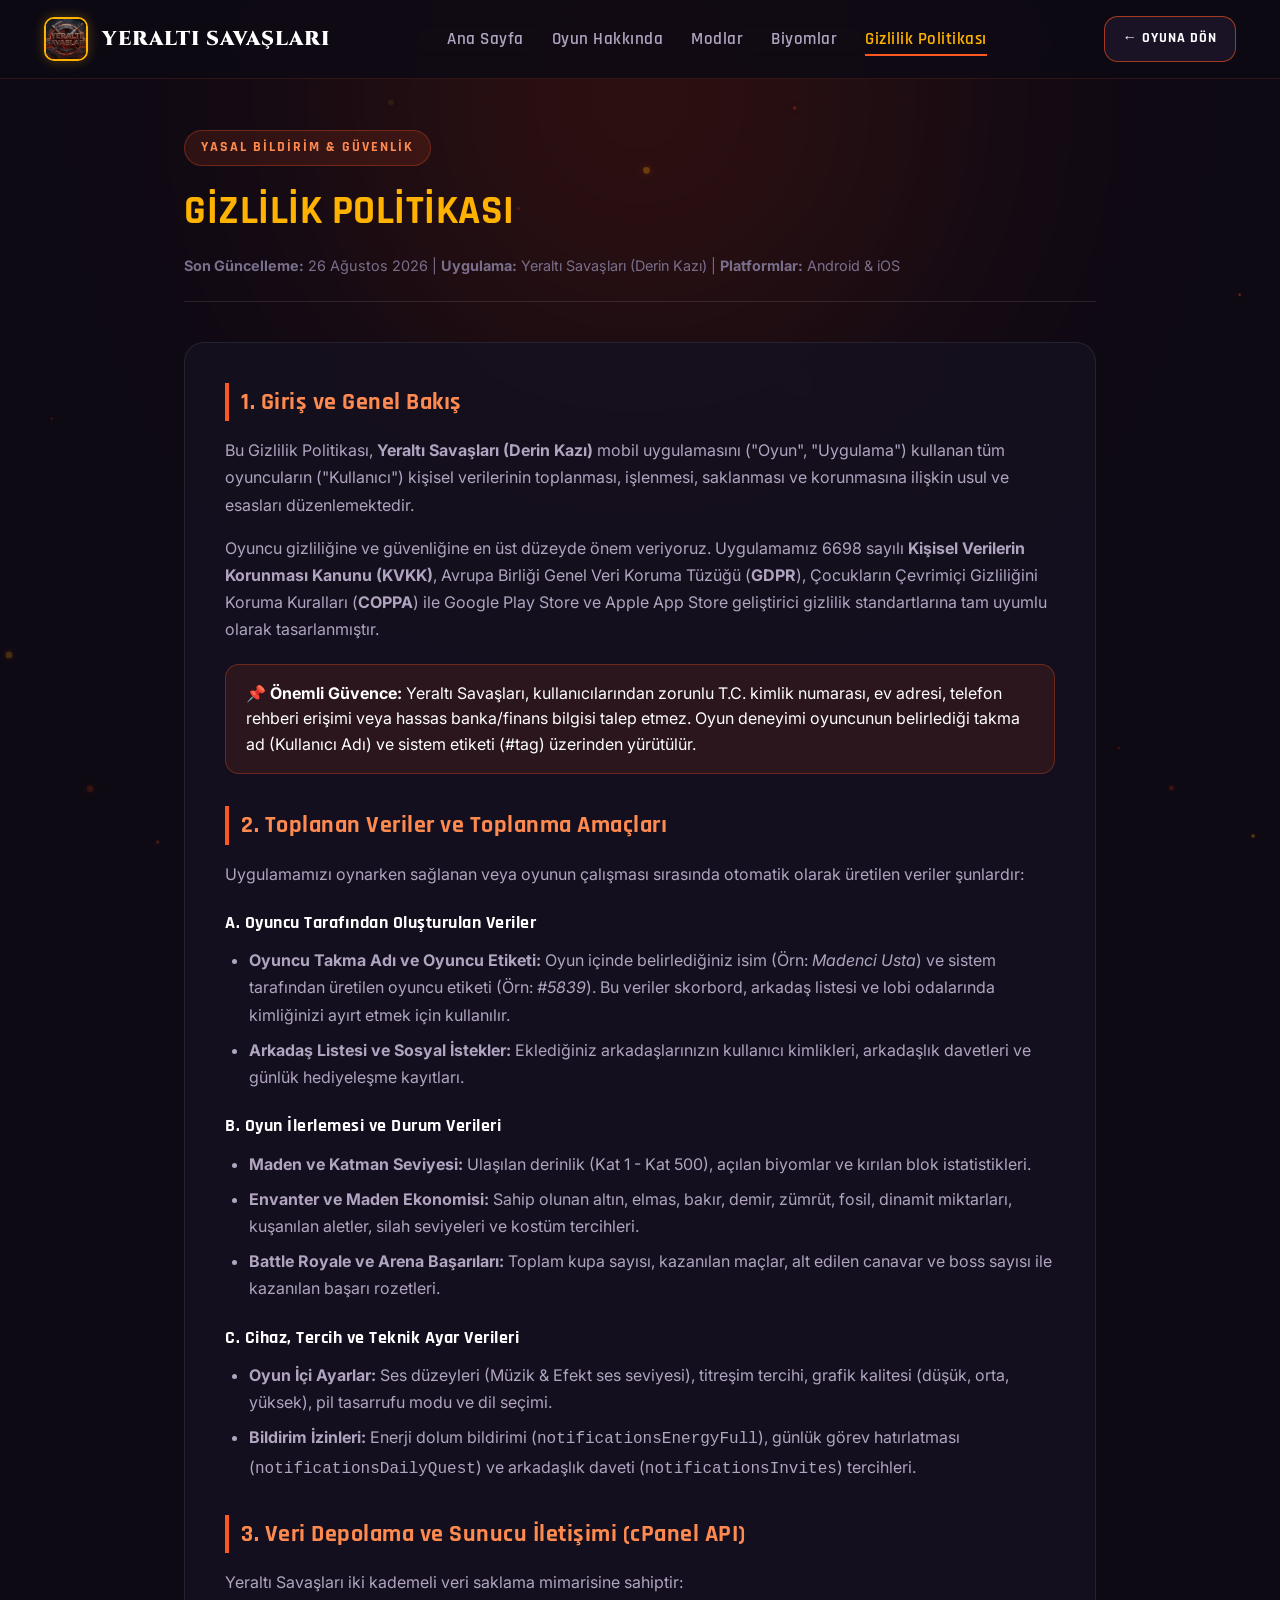
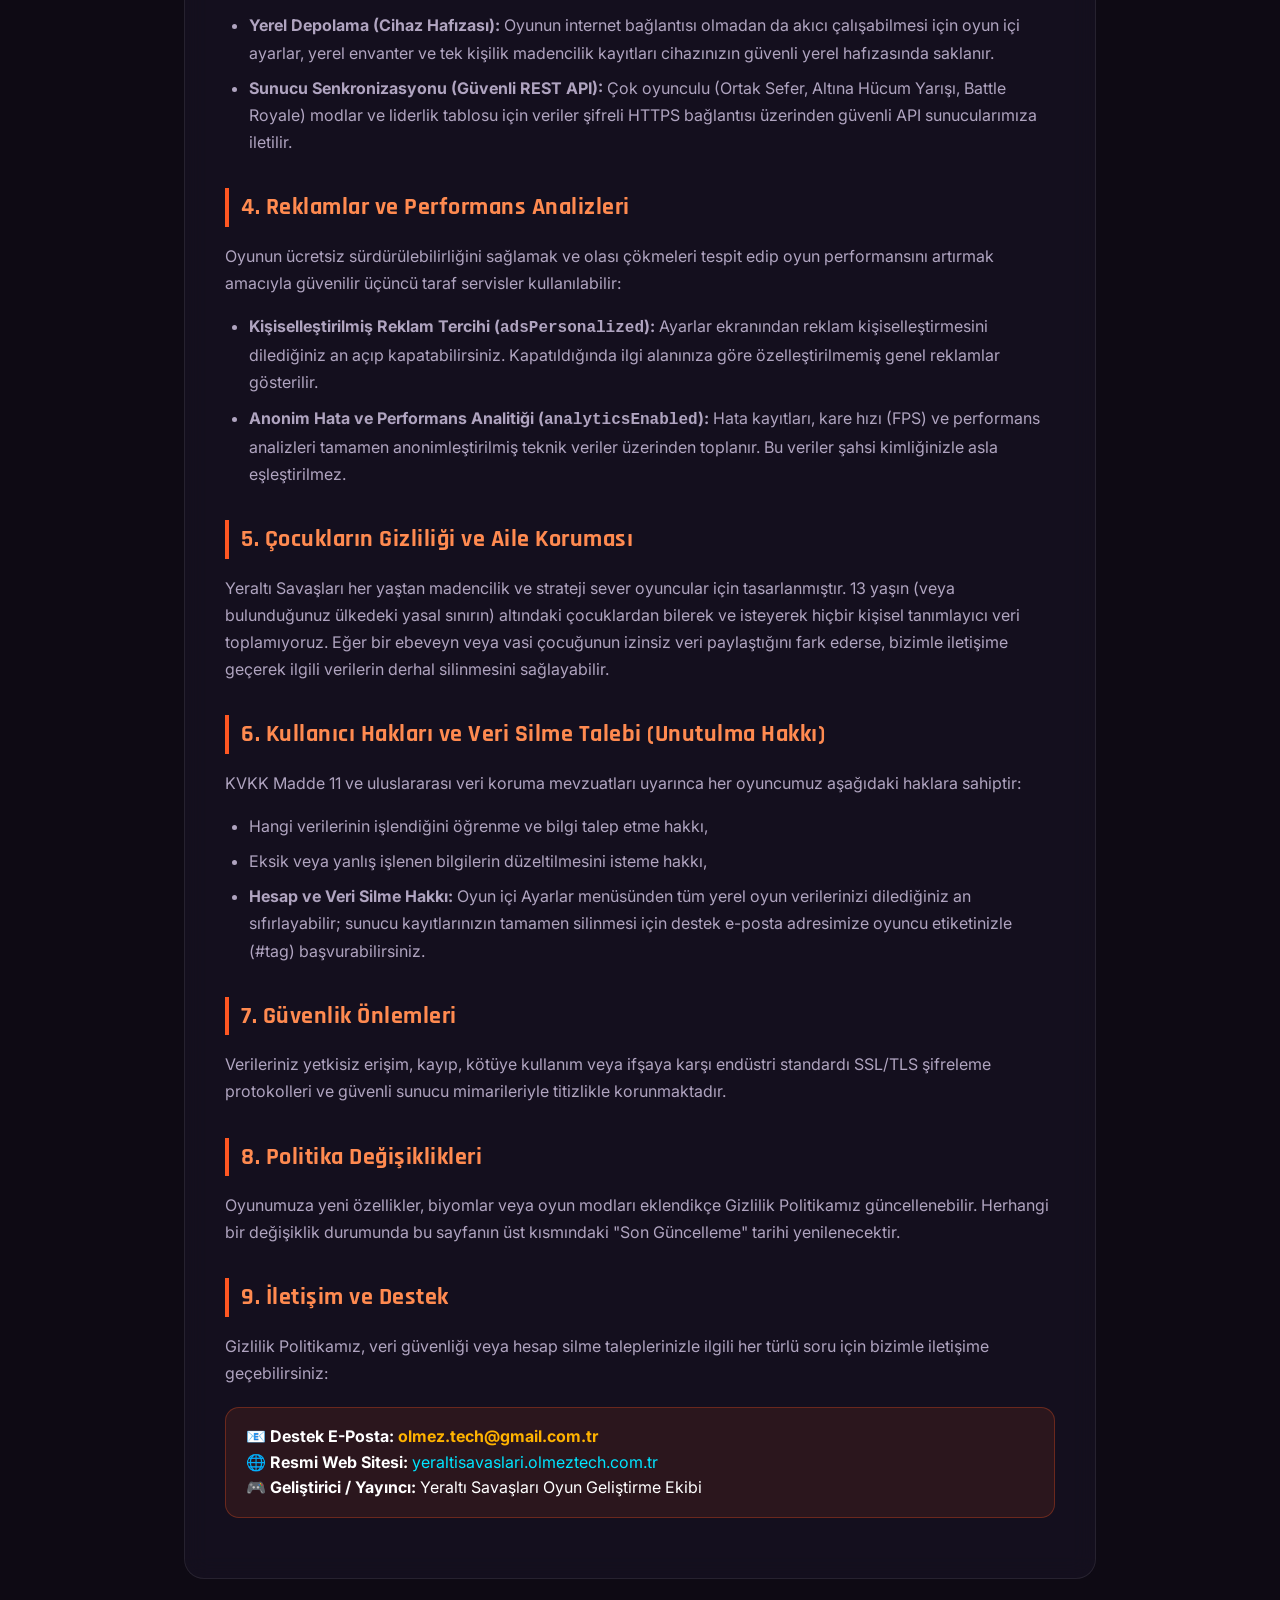
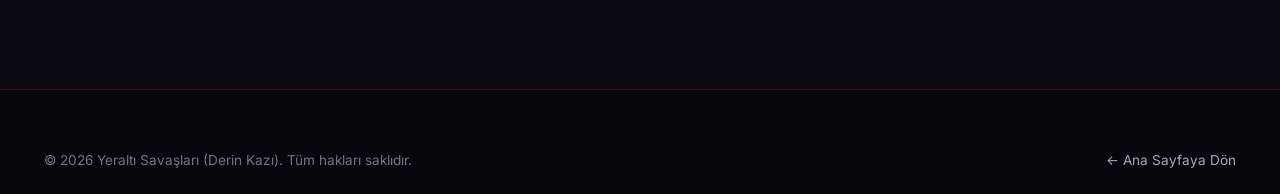
==== commit 2f279bca: "Proje guncellemeleri ve dosya duzenlemeleri" ====
--- a/yeralti-savaslari-web/gizlilik-politikasi.html
+++ b/yeralti-savaslari-web/gizlilik-politikasi.html
@@ -1,10 +1,16 @@
-﻿<!DOCTYPE html>
+<!DOCTYPE html>
 <html lang="tr">
 <head>
   <meta charset="UTF-8">
   <meta name="viewport" content="width=device-width, initial-scale=1.0">
   <title>Gizlilik Politikası - Yeraltı Savaşları</title>
   <meta name="description" content="Yeraltı Savaşları (Derin Kazı) mobil oyunu Gizlilik Politikası, KVKK ve GDPR uyumluluk bildirimi ve veri güvenliği ilkeleri.">
+  <link rel="canonical" href="https://yeraltisavaslari.olmeztech.com.tr/gizlilik-politikasi.html">
+  <meta property="og:title" content="Gizlilik Politikası - Yeraltı Savaşları">
+  <meta property="og:description" content="Yeraltı Savaşları mobil oyunu Gizlilik Politikası ve veri güvenliği ilkeleri.">
+  <meta property="og:url" content="https://yeraltisavaslari.olmeztech.com.tr/gizlilik-politikasi.html">
+  <meta property="og:image" content="img/logo.jpg">
+  <meta property="og:type" content="website">
   <link rel="icon" type="image/jpeg" href="img/logo.jpg">
   <link rel="stylesheet" href="css/style.css">
 </head>
@@ -131,7 +137,7 @@
       </p>
       <div class="privacy-highlight">
         📧 <strong>Destek E-Posta:</strong> <a href="mailto:olmez.tech@gmail.com.tr" style="color: var(--gold-text); text-decoration: none; font-weight: bold;">olmez.tech@gmail.com.tr</a><br>
-        🌐 <strong>Resmi Web Sitesi:</strong> <a href="index.html" style="color: var(--cyan-text); text-decoration: none;">yeraltisavaslari.com</a><br>
+        🌐 <strong>Resmi Web Sitesi:</strong> <a href="https://yeraltisavaslari.olmeztech.com.tr" style="color: var(--cyan-text); text-decoration: none;">yeraltisavaslari.olmeztech.com.tr</a><br>
         🎮 <strong>Geliştirici / Yayıncı:</strong> Yeraltı Savaşları Oyun Geliştirme Ekibi
       </div>
     </div>
